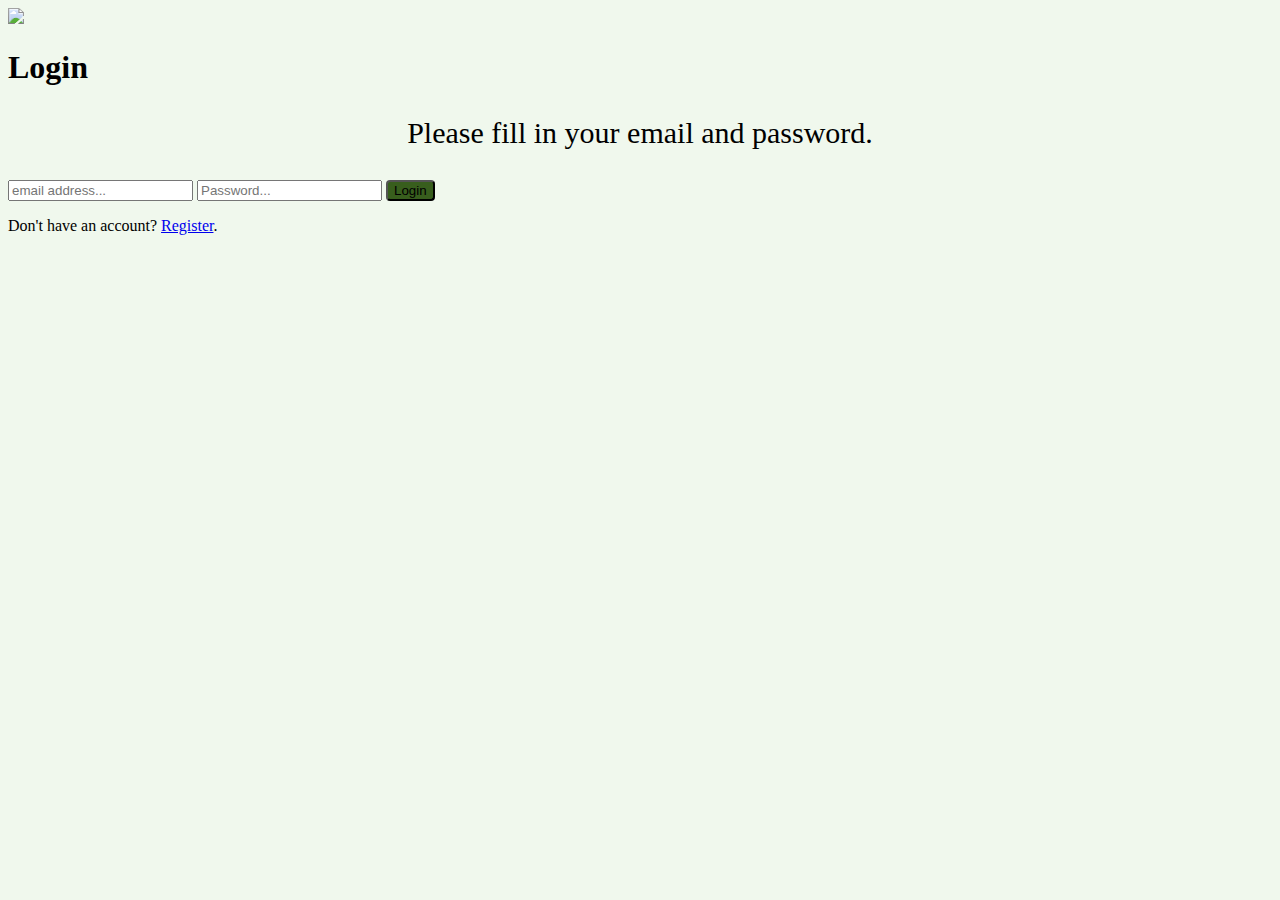
==== index.html @ f5c74536 "index" ====
<!DOCTYPE html>
<html lang="en" style="background-color: #F0F8ED;">
    <head>
        <img class="logo" src="assets/greenfridge.png">
        <meta charset="UTF-8">
        <h1>Login</h1>
        <link rel="stylesheet" href="main.css">   
    </head>
    <body>
        <p style="text-align: center; font-size: 30px;"> Please fill in your email and password.</p>
             <div class="cent">
                    <form action="Homepage.html" method="">
                    <input type="email" name="email" class="form-control" placeholder="email address..." required/>
                                <input type="password" name="password" class="form-control" placeholder="Password..." required>
                    <input class="subbutton" type="submit" name="submit" value="Login" style="background-color: #385E1D; border-radius: 4px;">
                        <p > Don't have an account? <a class="secondbtn" href="Register.html">Register</a>.</p>


                    
                    </form>

             </div>
    </body>
</html>
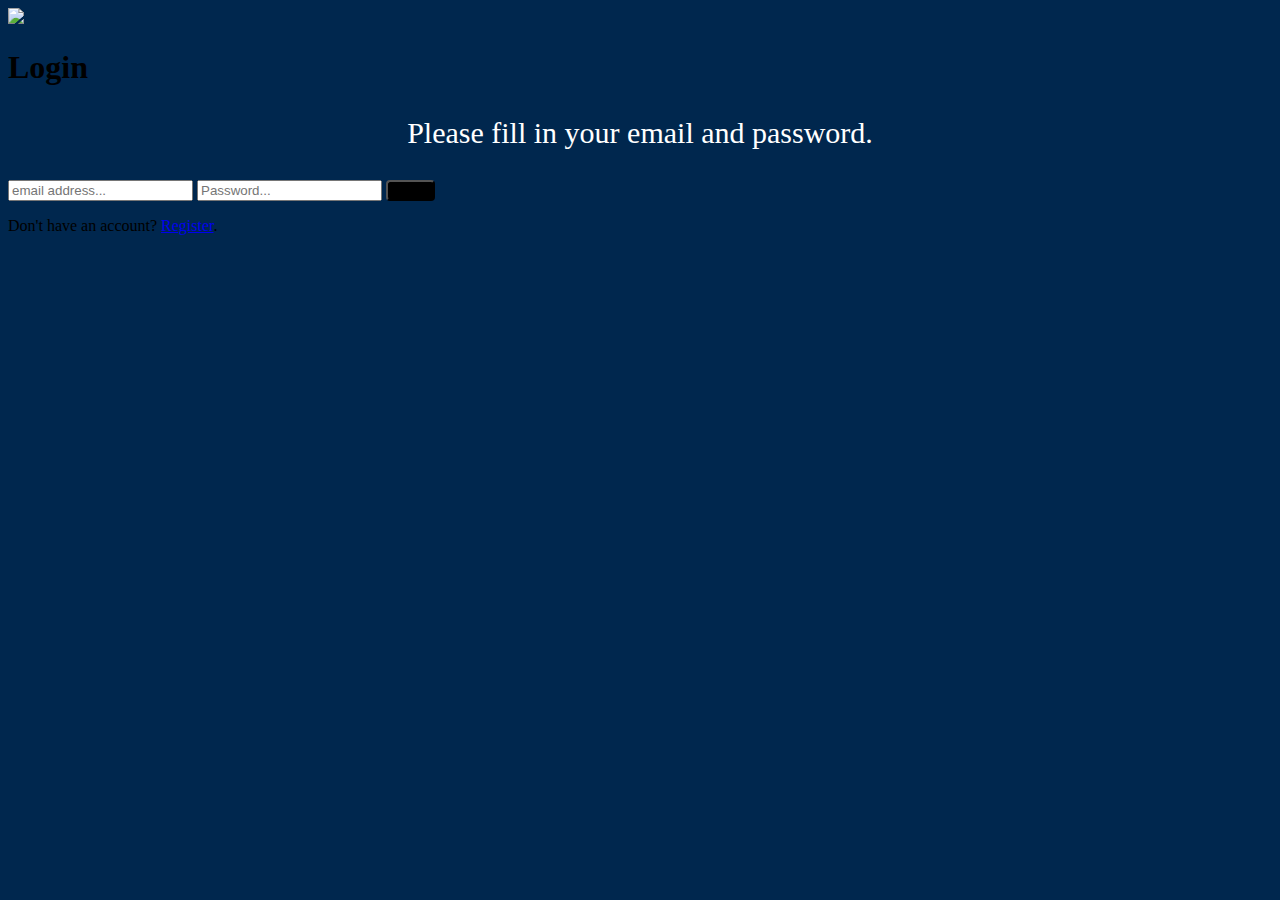
==== commit fdd5f802: "button colour" ====
--- a/index.html
+++ b/index.html
@@ -1,18 +1,18 @@
 <!DOCTYPE html>
-<html lang="en" style="background-color: #F0F8ED;">
+<html lang="en" style="background-color: #00274E;">
     <head>
-        <img class="logo" src="assets/greenfridge.png">
+        <img class="logo" src="assets/glasgow.jpg">
         <meta charset="UTF-8">
         <h1>Login</h1>
         <link rel="stylesheet" href="main.css">   
     </head>
     <body>
-        <p style="text-align: center; font-size: 30px;"> Please fill in your email and password.</p>
+        <p style="text-align: center; font-size: 30px;  color: #FFFFFF"> Please fill in your email and password.</p>
              <div class="cent">
                     <form action="Homepage.html" method="">
                     <input type="email" name="email" class="form-control" placeholder="email address..." required/>
                                 <input type="password" name="password" class="form-control" placeholder="Password..." required>
-                    <input class="subbutton" type="submit" name="submit" value="Login" style="background-color: #385E1D; border-radius: 4px;">
+                    <input class="subbutton" type="submit" name="submit" value="Login" style="background-color: #000000; border-radius: 4px;">
                         <p > Don't have an account? <a class="secondbtn" href="Register.html">Register</a>.</p>
 
 
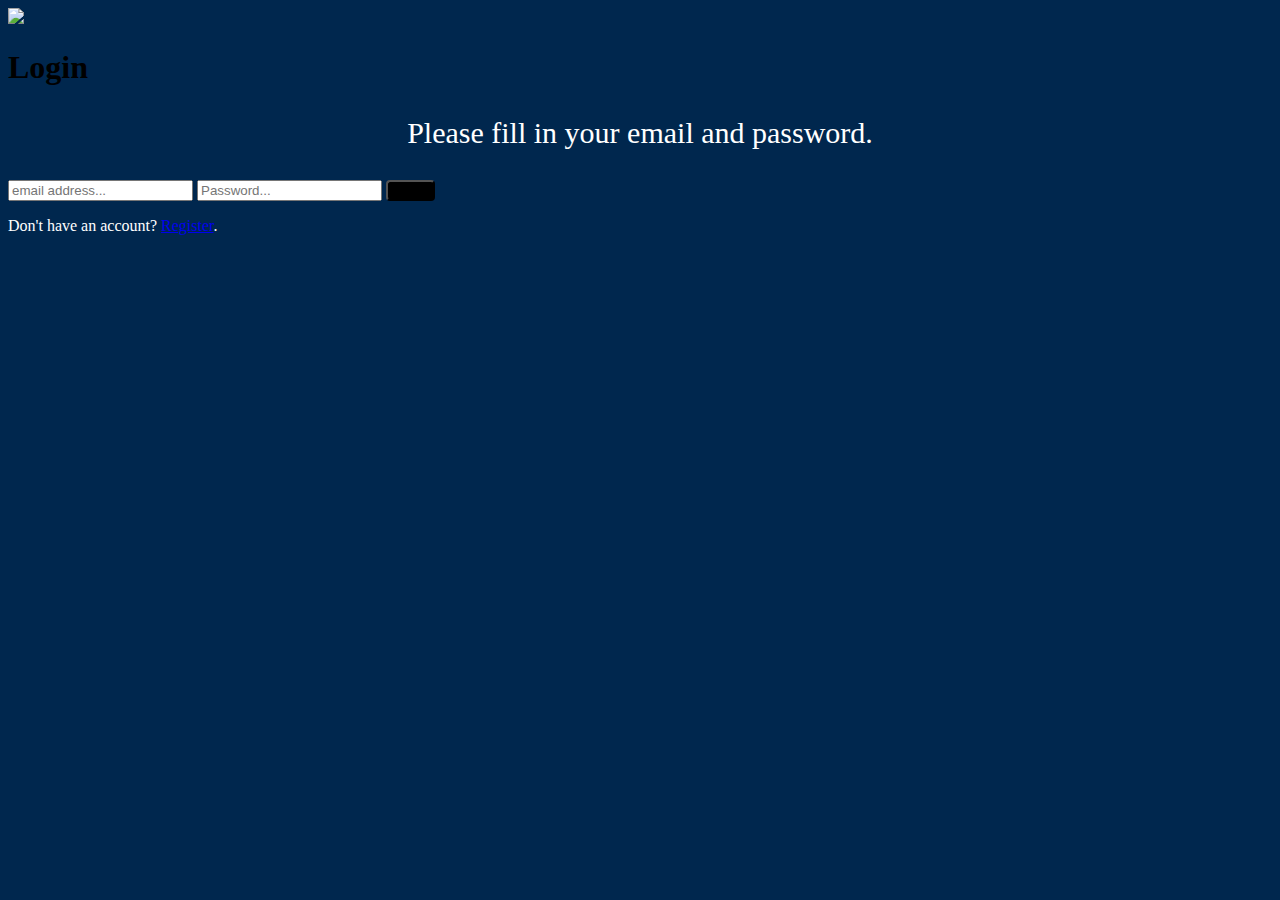
==== commit 7ba4d727: "font ??" ====
--- a/index.html
+++ b/index.html
@@ -13,7 +13,7 @@
                     <input type="email" name="email" class="form-control" placeholder="email address..." required/>
                                 <input type="password" name="password" class="form-control" placeholder="Password..." required>
                     <input class="subbutton" type="submit" name="submit" value="Login" style="background-color: #000000; border-radius: 4px;">
-                        <p > Don't have an account? <a class="secondbtn" href="Register.html">Register</a>.</p>
+                        <p style = "color:  #FFFFFF" > Don't have an account? <a class="secondbtn" href="Register.html">Register</a>.</p>
 
 
                     
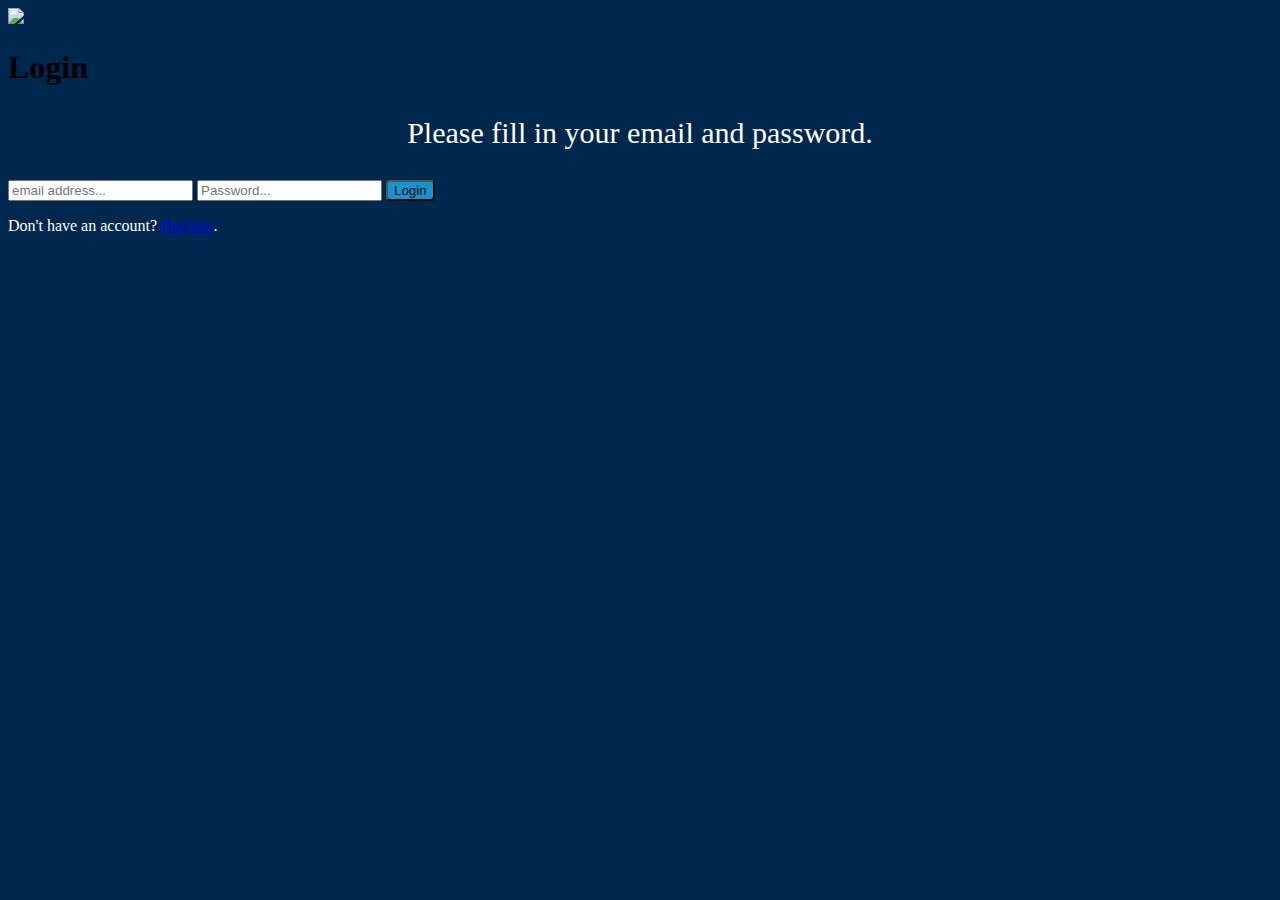
==== commit f28621a4: "button colour" ====
--- a/index.html
+++ b/index.html
@@ -12,7 +12,7 @@
                     <form action="Homepage.html" method="">
                     <input type="email" name="email" class="form-control" placeholder="email address..." required/>
                                 <input type="password" name="password" class="form-control" placeholder="Password..." required>
-                    <input class="subbutton" type="submit" name="submit" value="Login" style="background-color: #000000; border-radius: 4px;">
+                    <input class="subbutton" type="submit" name="submit" value="Login" style="background-color: #1295D0; border-radius: 4px;">
                         <p style = "color:  #FFFFFF" > Don't have an account? <a class="secondbtn" href="Register.html">Register</a>.</p>
 
 
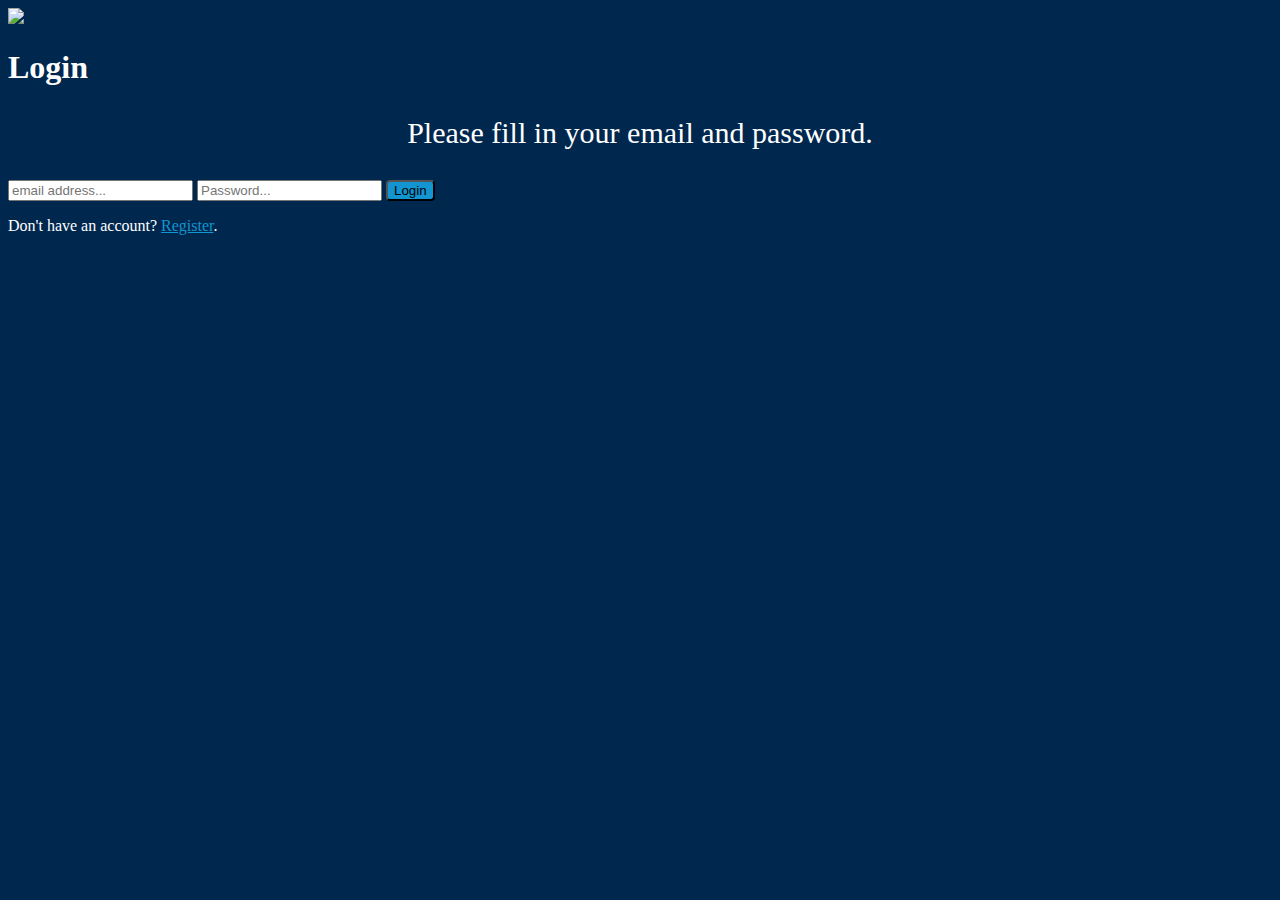
==== commit 01652171: "register button" ====
--- a/index.html
+++ b/index.html
@@ -3,7 +3,7 @@
     <head>
         <img class="logo" src="assets/glasgow.jpg">
         <meta charset="UTF-8">
-        <h1>Login</h1>
+        <h1 style="color:#FFFFFF">Login</h1>
         <link rel="stylesheet" href="main.css">   
     </head>
     <body>
@@ -13,7 +13,7 @@
                     <input type="email" name="email" class="form-control" placeholder="email address..." required/>
                                 <input type="password" name="password" class="form-control" placeholder="Password..." required>
                     <input class="subbutton" type="submit" name="submit" value="Login" style="background-color: #1295D0; border-radius: 4px;">
-                        <p style = "color:  #FFFFFF" > Don't have an account? <a class="secondbtn" href="Register.html">Register</a>.</p>
+                        <p style = "color:  #FFFFFF" > Don't have an account? <a class="secondbtn" href="Register.html" style="color:#1295D0">Register</a>.</p>
 
 
                     
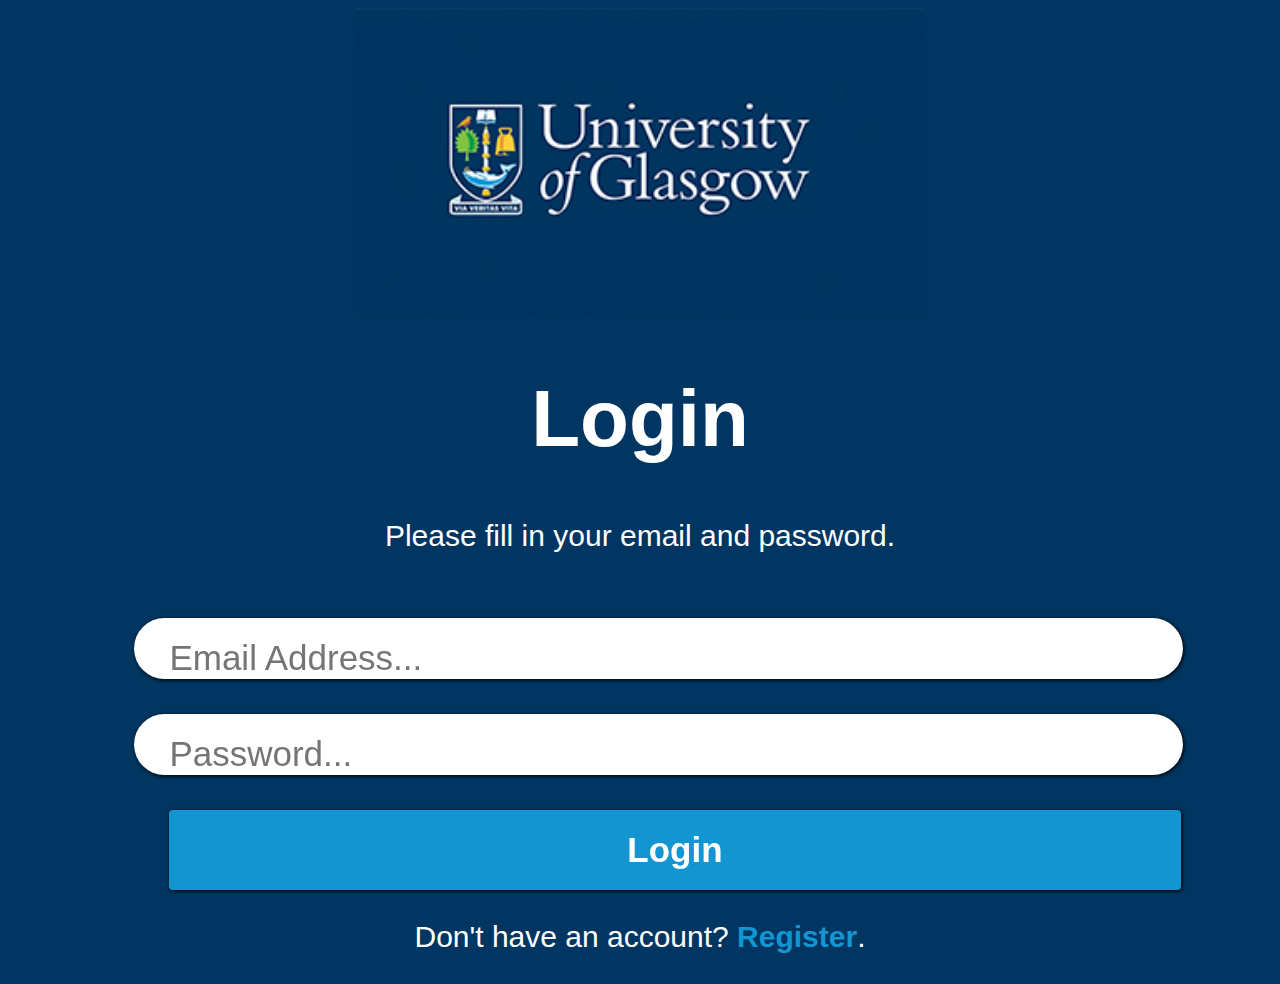
==== commit a4a0ce45: "seamless" ====
--- a/index.html
+++ b/index.html
@@ -1,5 +1,5 @@
 <!DOCTYPE html>
-<html lang="en" style="background-color: #00274E;">
+<html lang="en" style="background-color: #003661;">
     <head>
         <img class="logo" src="assets/glasgow.jpg">
         <meta charset="UTF-8">
@@ -10,7 +10,7 @@
         <p style="text-align: center; font-size: 30px;  color: #FFFFFF"> Please fill in your email and password.</p>
              <div class="cent">
                     <form action="Homepage.html" method="">
-                    <input type="email" name="email" class="form-control" placeholder="email address..." required/>
+                    <input type="email" name="email" class="form-control" placeholder="Email Address..." required/>
                                 <input type="password" name="password" class="form-control" placeholder="Password..." required>
                     <input class="subbutton" type="submit" name="submit" value="Login" style="background-color: #1295D0; border-radius: 4px;">
                         <p style = "color:  #FFFFFF" > Don't have an account? <a class="secondbtn" href="Register.html" style="color:#1295D0">Register</a>.</p>
--- a/main.css
+++ b/main.css
@@ -0,0 +1,338 @@
+body {
+
+    font-family: sans-serif ;
+    text-align: center;
+    z-index: 0;
+
+}
+
+h1 {
+    font-size: 80px;
+    color: #385E1D;
+    text-align: center;
+}
+
+h2{
+    font-size: 60px;
+    color: #68AD36;
+    text-align: center;  
+}
+
+h3{
+    font-size: 40px;
+    color: #68AD36;
+    text-align: center;  
+}
+
+ .light-theme {
+     background : #e2f8d3;
+     
+ }
+
+ .navbar{
+     background-color: white;
+     position:fixed;
+     z-index: 2;
+     bottom:0 !important;
+     width:100%;
+ }
+.Fridge{
+    margin-left: 800px;
+}
+.shop{
+    margin-left: 300px;
+}
+.recipes{
+    margin-right: 100px
+}
+.liked{
+    margin-right: 1400px;
+}
+ ul li {
+    padding-left:8px;
+    margin-bottom:6px;
+    text-align: center;
+    text-indent: -6px;
+    list-style-position: inside;
+    }
+
+.ul{
+    padding:0;
+		margin:0;
+		display: inline-block;
+		text-align:center;
+		width: 90px;
+}
+
+.column{
+    margin-top: 15%;
+    
+}
+
+.row{
+    margin-left: 5%;
+    margin-right: 5%; 
+}
+
+.table{
+    text-align: center;
+    right: 50%;
+    margin-top: 10%;
+    margin-right: 10%;
+    margin-left: 15%;
+}
+.table2{
+    margin-bottom: 5%;
+    text-align: center;
+    margin-right: 10%;
+    margin-left: 10%;
+    font-size: 35px;
+}
+
+.cheese{
+    visibility: hidden;
+}
+
+.likedrecipes{
+    margin-left: auto;
+    margin-right: auto;
+    text-align: center;
+    font-size: 40px;
+    width: 100%;
+    padding: 2.5%;
+}
+
+.cent{
+    height:100%;
+    width:80%;
+    margin-left: 10%;
+    margin-right: 10%;
+    text-align: center;
+    font-size: 30px;
+}
+
+.sizing{
+    margin-left: 30%;
+    margin-right: 30%; 
+}
+
+.row2{
+    margin-left: 25%;
+    margin-right: 25%;
+    display:flex
+}
+
+.column2{
+    font-size: 30px;
+    flex: 50%;
+}
+.formclass{
+    align-content: center;
+}
+
+.navbar{
+border-radius: 45px 45px 0 0 !important; 
+filter: drop-shadow(2px 2px 3px #000000) !important;
+width: 100% !important;
+padding: 1em  0 1em 0;
+position: fixed;
+bottom: 0!important;
+}
+input[type=email]{
+padding-left: 1em;
+width:100%;
+padding-top:20px;
+border-radius:35px;
+vertical-align: center;
+}
+input[type=text]{
+padding-left: 1em;
+width:100%;
+padding-top:20px;
+border-radius:35px;
+vertical-align: center;
+}
+input[type=number]{
+padding-left: 1em;
+width:100%;
+padding-top:20px;
+    padding-right: 1.5em;
+border-radius:35px;
+vertical-align: center;
+}
+input[type=password]{
+padding-left: 1em;
+width:100%;
+border-radius:35px;
+vertical-align: center;
+padding-top:20px;
+}
+input[type=submit]{
+
+width:100%;
+border-radius:350px;
+padding-top:20px;
+padding-bottom:20px;
+vertical-align: middle;
+color: white;
+background-color: #385E1D;
+    font-weight: 600;
+    outline: none;
+    border: none;
+    margin-left: 1em;
+}
+
+
+
+.secondbtn{
+text-decoration:none;
+    color: #385E1D;
+    font-weight: 600;
+}
+
+
+label{
+    margin: 0px;
+}
+input{
+    align-items: center;
+    align-self: center;
+    margin-top: 1em;
+    font-size:35px;
+    border: none;
+    filter: drop-shadow(1px 1px 2px #000000) !important;
+}
+.row{
+    height: auto;
+    padding-top: 0;
+}
+
+.logo{
+    width: 45%;
+}
+.header{
+    text-align: left!important;
+    margin-left: 1em;
+    width: 100%;
+    display: inline-block;
+    padding-bottom: 0.5em;
+    padding-top: 0.5em;
+    height: 5%;
+    margin-bottom: 1em;
+}
+.img_header{
+    height: 70px;
+    border: none;
+    filter: none !important;
+    border-radius: 50%;
+display: inline-block;}
+.name{display: inline;
+padding-left: 0.2em;
+vertical-align: middle;}
+
+.weekly_challenges{
+    background-color: #385E1D;
+    color: white;
+    padding-top: 0.5em;
+    margin-top: 1em;
+}
+.header_block{
+    font-weight: 700;
+    font-size: 40px;
+}
+.btn-primary{outline: none;border: none;}
+.body_block{
+    padding-bottom: 1em;
+    font-size: 30px;
+}
+.leaderboard{
+    text-align: center;
+    align-content: center;
+    margin-left: auto;
+    margin-right: auto;
+    padding-bottom: 1.5em;
+}
+.panel{
+    height:60%;
+    border-radius: 135px;
+    padding-top: 1em;
+    padding-left: 1em;
+    position: fixed;
+    bottom: 25px;
+    width: 100%;
+    text-align: left !important;
+    font-size: 60px !important;
+}
+
+.searchheader{
+    background-color: #385E1D;
+    padding-bottom: 1.5em;
+    vertical-align: middle;
+}
+.shimmer {
+  font-family: "Lato";
+  font-weight: 300;
+  font-size: 3em;
+  margin: 0 auto;
+  padding: 0 140px 0 0;
+  display: inline;
+  margin-bottom: 0;
+}
+.shimmer {
+  text-align: center;
+  color: #385E1D;
+  background: -webkit-gradient(linear, left top, right top, from(#222), to(#222), color-stop(0.5, #fff));
+  background: -moz-gradient(linear, left top, right top, from(#222), to(#222), color-stop(0.5, #fff));
+  background: gradient(linear, left top, right top, from(#222), to(#222), color-stop(0.5, #fff));
+  -webkit-background-size: 125px 100%;
+  -moz-background-size: 125px 100%;
+  background-size: 125px 100%;
+  -webkit-background-clip: text;
+  -moz-background-clip: text;
+  background-clip: text;
+  -webkit-animation-name: shimmer;
+  -moz-animation-name: shimmer;
+  animation-name: shimmer;
+  -webkit-animation-duration: 2s;
+  -moz-animation-duration: 2s;
+  animation-duration: 2s;
+  -webkit-animation-iteration-count: infinite;
+  -moz-animation-iteration-count: infinite;
+  animation-iteration-count: infinite;
+  background-repeat: no-repeat;
+  background-position: 0 0;
+  background-color: #222;
+    filter: drop-shadow(2px 2px 3px #000000) !important;
+}
+@-moz-keyframes shimmer {
+  0% {
+    background-position: top left;
+  }
+  100% {
+    background-position: top right;
+  }
+}
+@-webkit-keyframes shimmer {
+  0% {
+    background-position: top left;
+  }
+  100% {
+    background-position: top right;
+  }
+}
+@-o-keyframes shimmer {
+  0% {
+    background-position: top left;
+  }
+  100% {
+    background-position: top right;
+  }
+}
+@keyframes shimmer {
+  0% {
+    background-position: top left;
+  }
+  100% {
+    background-position: top right;
+  }
+}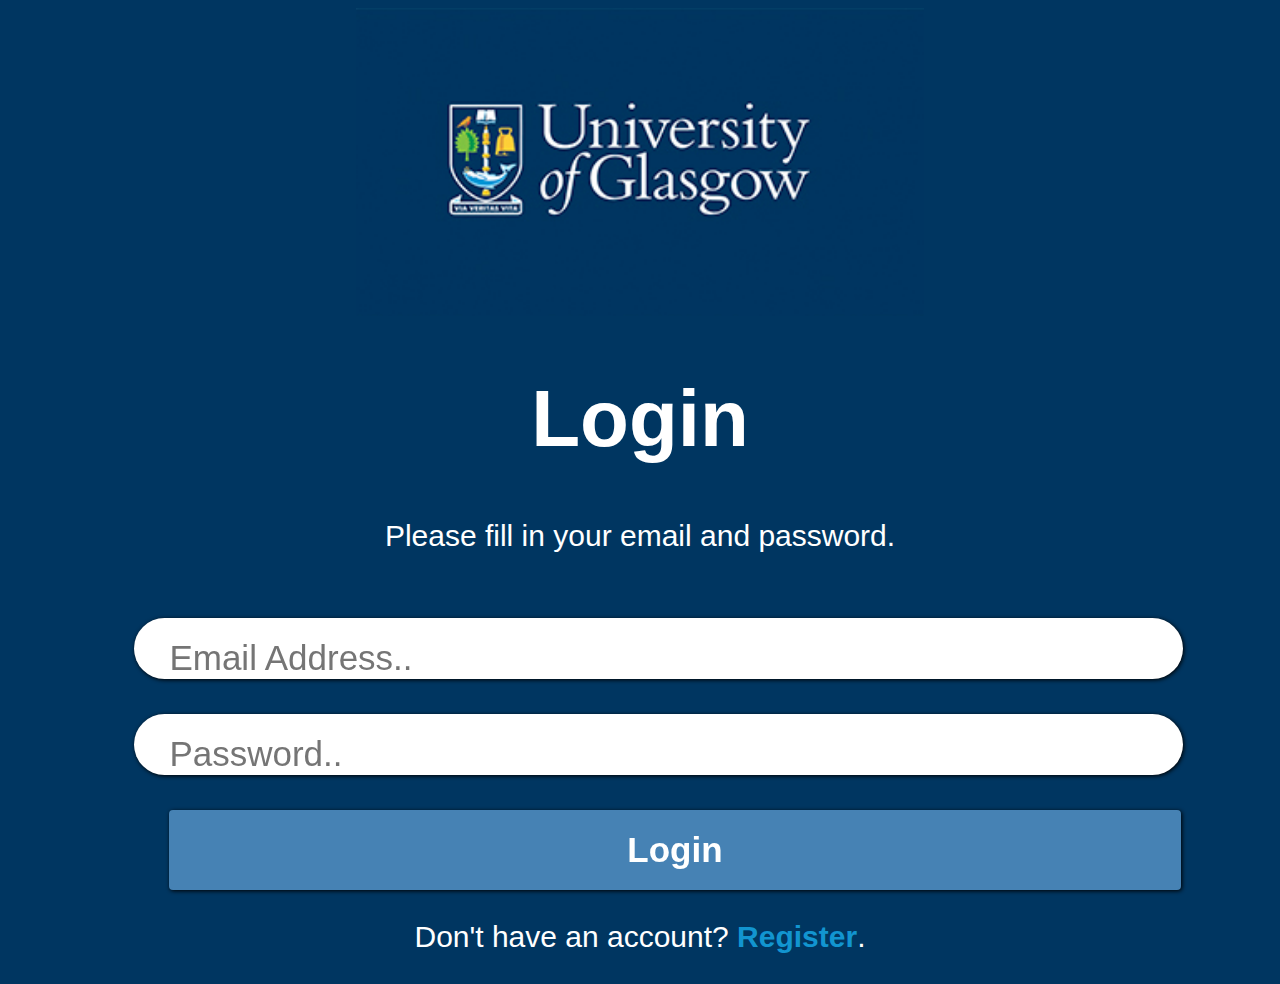
==== commit 2f855e5e: "Update index.html" ====
--- a/index.html
+++ b/index.html
@@ -10,9 +10,9 @@
         <p style="text-align: center; font-size: 30px;  color: #FFFFFF"> Please fill in your email and password.</p>
              <div class="cent">
                     <form action="Homepage.html" method="">
-                    <input type="email" name="email" class="form-control" placeholder="Email Address..." required/>
-                                <input type="password" name="password" class="form-control" placeholder="Password..." required>
-                    <input class="subbutton" type="submit" name="submit" value="Login" style="background-color: #1295D0; border-radius: 4px;">
+                    <input type="email" name="email" class="form-control" placeholder="Email Address.." required/>
+                                <input type="password" name="password" class="form-control" placeholder="Password.." required>
+                    <input class="subbutton" type="submit" name="submit" value="Login" style="background-color: #4682B4; border-radius: 4px;">
                         <p style = "color:  #FFFFFF" > Don't have an account? <a class="secondbtn" href="Register.html" style="color:#1295D0">Register</a>.</p>
 
 
--- a/main.css
+++ b/main.css
@@ -8,19 +8,19 @@
 
 h1 {
     font-size: 80px;
-    color: #385E1D;
+    color: #FFFFFF;
     text-align: center;
 }
 
 h2{
     font-size: 60px;
-    color: #68AD36;
+    color: #4682B4;
     text-align: center;  
 }
 
 h3{
     font-size: 40px;
-    color: #68AD36;
+    color: #4682B4;
     text-align: center;  
 }
 
@@ -30,11 +30,17 @@
  }
 
  .navbar{
-     background-color: white;
-     position:fixed;
-     z-index: 2;
-     bottom:0 !important;
-     width:100%;
+    background-color: white;
+    position:fixed;
+    z-index: 2;
+    bottom:0 !important;
+    width:100%;
+    border-radius: 45px 45px 0 0 !important; 
+    filter: drop-shadow(2px 2px 3px #000000) !important;
+    width: 100% !important;
+    padding: 1em  0 1em 0;
+    position: fixed;
+    bottom: 0!important;
  }
 .Fridge{
     margin-left: 800px;
@@ -130,14 +136,6 @@
     align-content: center;
 }
 
-.navbar{
-border-radius: 45px 45px 0 0 !important; 
-filter: drop-shadow(2px 2px 3px #000000) !important;
-width: 100% !important;
-padding: 1em  0 1em 0;
-position: fixed;
-bottom: 0!important;
-}
 input[type=email]{
 padding-left: 1em;
 width:100%;
@@ -186,7 +184,7 @@
 
 .secondbtn{
 text-decoration:none;
-    color: #385E1D;
+    color: #1295D0;
     font-weight: 600;
 }
 
@@ -230,12 +228,7 @@
 padding-left: 0.2em;
 vertical-align: middle;}
 
-.weekly_challenges{
-    background-color: #385E1D;
-    color: white;
-    padding-top: 0.5em;
-    margin-top: 1em;
-}
+
 .header_block{
     font-weight: 700;
     font-size: 40px;
@@ -245,13 +238,7 @@
     padding-bottom: 1em;
     font-size: 30px;
 }
-.leaderboard{
-    text-align: center;
-    align-content: center;
-    margin-left: auto;
-    margin-right: auto;
-    padding-bottom: 1.5em;
-}
+
 .panel{
     height:60%;
     border-radius: 135px;
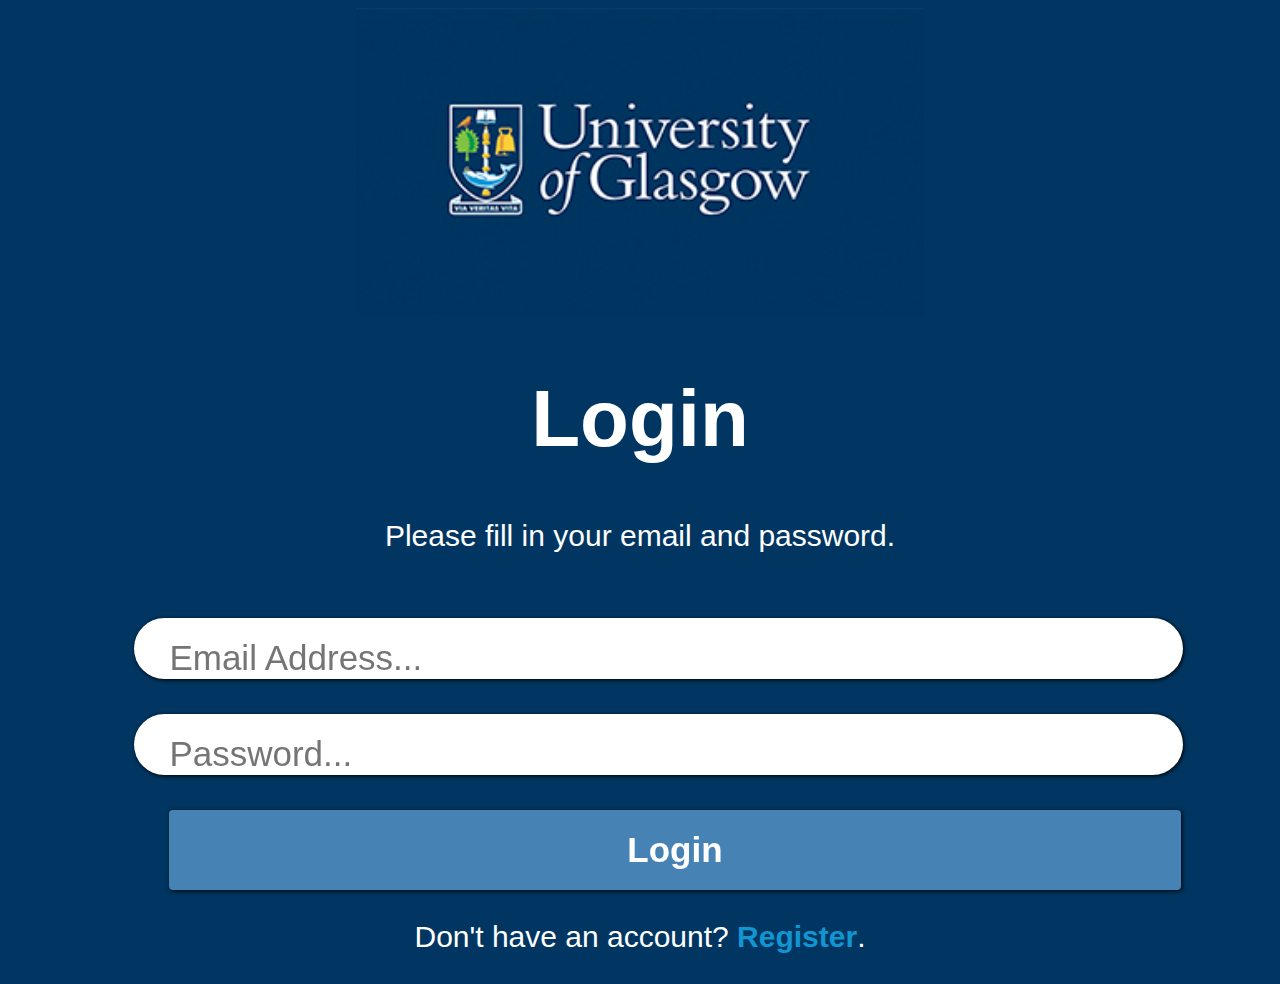
==== commit f817faa1: "test" ====
--- a/index.html
+++ b/index.html
@@ -10,8 +10,8 @@
         <p style="text-align: center; font-size: 30px;  color: #FFFFFF"> Please fill in your email and password.</p>
              <div class="cent">
                     <form action="Homepage.html" method="">
-                    <input type="email" name="email" class="form-control" placeholder="Email Address.." required/>
-                                <input type="password" name="password" class="form-control" placeholder="Password.." required>
+                    <input type="email" name="email" class="form-control" placeholder="Email Address..." required/>
+                                <input type="password" name="password" class="form-control" placeholder="Password..." required>
                     <input class="subbutton" type="submit" name="submit" value="Login" style="background-color: #4682B4; border-radius: 4px;">
                         <p style = "color:  #FFFFFF" > Don't have an account? <a class="secondbtn" href="Register.html" style="color:#1295D0">Register</a>.</p>
 
